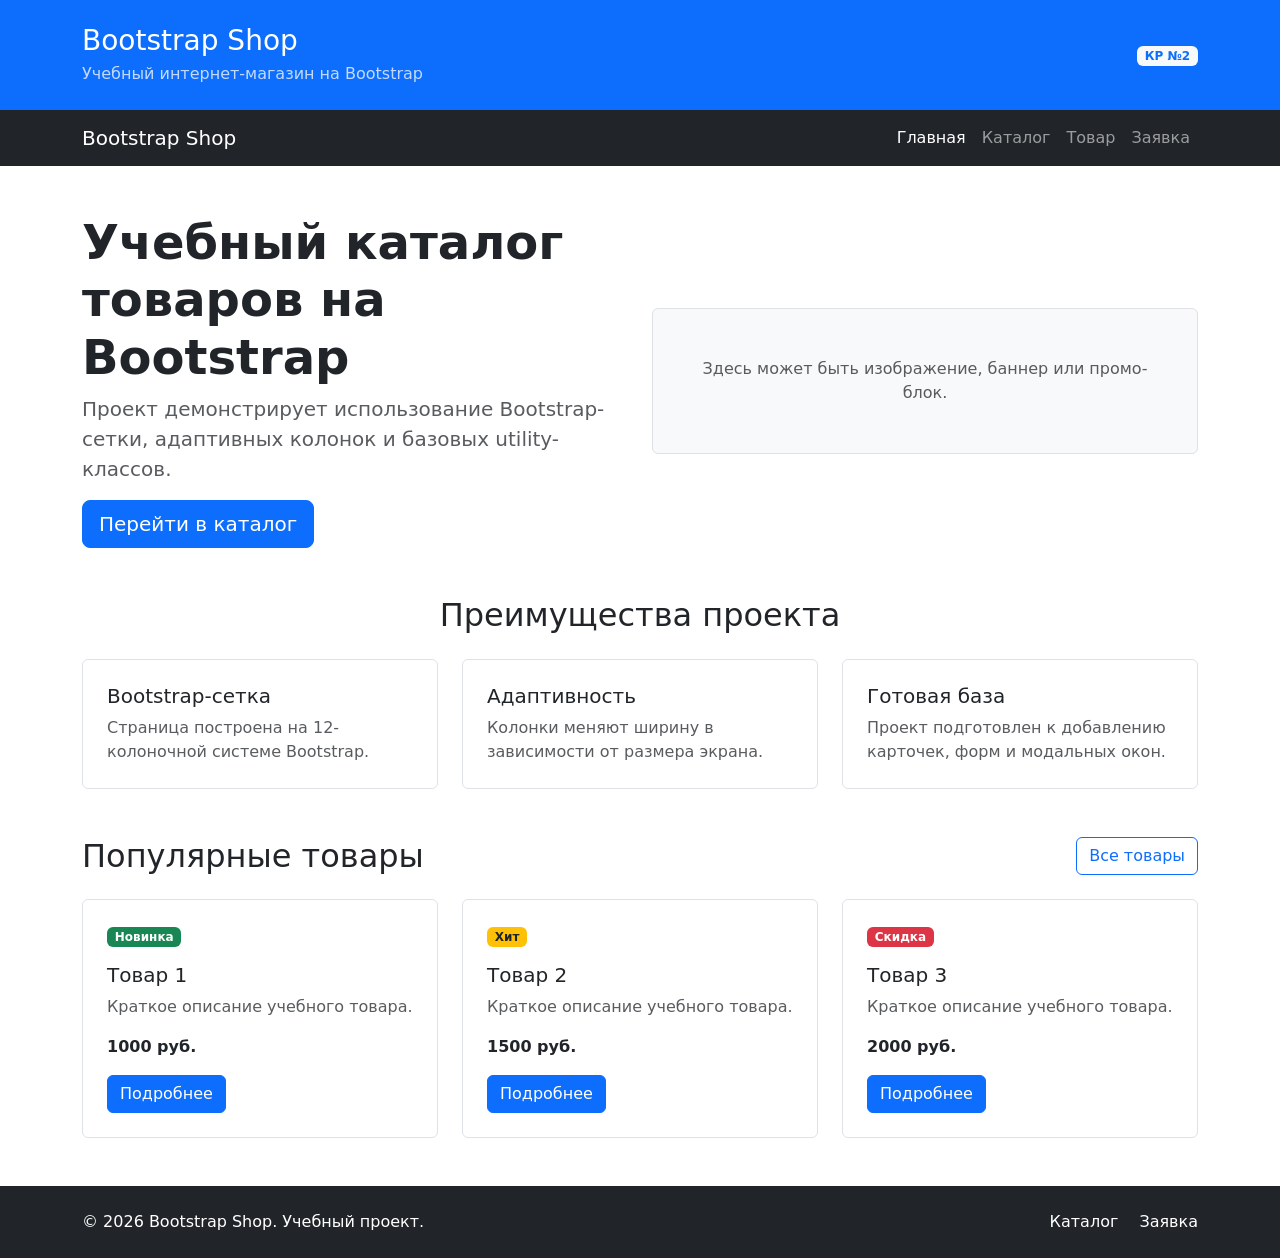
==== index.html @ 5e4dc736 "feat: create Bootstrap grid homepage" ====
<!DOCTYPE html>
<html lang="ru">
<head>
  <meta charset="UTF-8">
  <meta name="viewport" content="width=device-width, initial-scale=1.0">
  <title>Главная — Bootstrap Shop</title>

  <link
    href="https://cdn.jsdelivr.net/npm/bootstrap@5.3.3/dist/css/bootstrap.min.css"
    rel="stylesheet"
  >
  <link rel="stylesheet" href="css/custom.css">
</head>
<body>
  <header class="bg-primary text-white py-4">
  <div class="container">
    <div class="row align-items-center">
      <div class="col-12 col-md-8">
        <h1 class="h3 mb-1">Bootstrap Shop</h1>
        <p class="mb-0 opacity-75">
          Учебный интернет-магазин на Bootstrap
        </p>
      </div>

      <div class="col-12 col-md-4 text-md-end mt-3 mt-md-0">
        <span class="badge bg-light text-primary">
          КР №2
        </span>
      </div>
    </div>
  </div>
</header>

<nav class="navbar navbar-expand-lg navbar-dark bg-dark">
  <div class="container">
    <a class="navbar-brand" href="index.html">Bootstrap Shop</a>

    <button
      class="navbar-toggler"
      type="button"
      data-bs-toggle="collapse"
      data-bs-target="#mainNavbar"
      aria-controls="mainNavbar"
      aria-expanded="false"
      aria-label="Переключить навигацию"
    >
      <span class="navbar-toggler-icon"></span>
    </button>

    <div class="collapse navbar-collapse" id="mainNavbar">
      <ul class="navbar-nav ms-auto">
        <li class="nav-item">
          <a class="nav-link active" aria-current="page" href="index.html">
            Главная
          </a>
        </li>
        <li class="nav-item">
          <a class="nav-link" href="catalog.html">Каталог</a>
        </li>
        <li class="nav-item">
          <a class="nav-link" href="product.html">Товар</a>
        </li>
        <li class="nav-item">
          <a class="nav-link" href="order.html">Заявка</a>
        </li>
      </ul>
    </div>
  </div>
</nav>
<main>
  <section class="container my-5">
    <div class="row align-items-center g-4">
      <div class="col-12 col-lg-6">
        <h2 class="display-5 fw-bold">
          Учебный каталог товаров на Bootstrap
        </h2>
        <p class="lead text-muted">
          Проект демонстрирует использование Bootstrap-сетки,
          адаптивных колонок и базовых utility-классов.
        </p>
        <a class="btn btn-primary btn-lg" href="catalog.html">
          Перейти в каталог
        </a>
      </div>

      <div class="col-12 col-lg-6">
        <div class="p-5 bg-light border rounded text-center">
          <p class="mb-0 text-muted">
            Здесь может быть изображение, баннер или промо-блок.
          </p>
        </div>
      </div>
    </div>
  </section>

<section class="container my-5">
  <h2 class="text-center mb-4">Преимущества проекта</h2>

  <div class="row g-4">
    <div class="col-12 col-md-4">
      <div class="p-4 border rounded h-100 bg-white">
        <h3 class="h5">Bootstrap-сетка</h3>
        <p class="mb-0 text-muted">
          Страница построена на 12-колоночной системе Bootstrap.
        </p>
      </div>
    </div>

    <div class="col-12 col-md-4">
      <div class="p-4 border rounded h-100 bg-white">
        <h3 class="h5">Адаптивность</h3>
        <p class="mb-0 text-muted">
          Колонки меняют ширину в зависимости от размера экрана.
        </p>
      </div>
    </div>

    <div class="col-12 col-md-4">
      <div class="p-4 border rounded h-100 bg-white">
        <h3 class="h5">Готовая база</h3>
        <p class="mb-0 text-muted">
          Проект подготовлен к добавлению карточек, форм и модальных окон.
        </p>
      </div>
    </div>
  </div>
</section>

<section class="container my-5">
  <div class="d-flex justify-content-between align-items-center mb-4">
    <h2 class="mb-0">Популярные товары</h2>
    <a class="btn btn-outline-primary" href="catalog.html">
      Все товары
    </a>
  </div>

  <div class="row g-4">
    <div class="col-12 col-md-6 col-lg-4">
      <div class="border rounded h-100 p-4">
        <span class="badge bg-success mb-3">Новинка</span>
        <h3 class="h5">Товар 1</h3>
        <p class="text-muted">
          Краткое описание учебного товара.
        </p>
        <p class="fw-bold mb-3">1000 руб.</p>
        <a class="btn btn-primary" href="product.html">
          Подробнее
        </a>
      </div>
    </div>

    <div class="col-12 col-md-6 col-lg-4">
      <div class="border rounded h-100 p-4">
        <span class="badge bg-warning text-dark mb-3">Хит</span>
        <h3 class="h5">Товар 2</h3>
        <p class="text-muted">
          Краткое описание учебного товара.
        </p>
        <p class="fw-bold mb-3">1500 руб.</p>
        <a class="btn btn-primary" href="product.html">
          Подробнее
        </a>
      </div>
    </div>

    <div class="col-12 col-md-6 col-lg-4">
      <div class="border rounded h-100 p-4">
        <span class="badge bg-danger mb-3">Скидка</span>
        <h3 class="h5">Товар 3</h3>
        <p class="text-muted">
          Краткое описание учебного товара.
        </p>
        <p class="fw-bold mb-3">2000 руб.</p>
        <a class="btn btn-primary" href="product.html">
          Подробнее
        </a>
      </div>
    </div>
  </div>
</section>

</main>
<footer class="bg-dark text-white py-4 mt-5">
  <div class="container">
    <div class="row align-items-center g-3">
      <div class="col-12 col-md-6">
        <p class="mb-0">
          &copy; 2026 Bootstrap Shop. Учебный проект.
        </p>
      </div>

      <div class="col-12 col-md-6 text-md-end">
        <a class="text-white text-decoration-none me-3" href="catalog.html">
          Каталог
        </a>
        <a class="text-white text-decoration-none" href="order.html">
          Заявка
        </a>
      </div>
    </div>
  </div>
</footer>

</body>
</html>
---- css/custom.css ----
body {
  min-height: 100vh;
}

.placeholder-box {
  min-height: 240px;
}
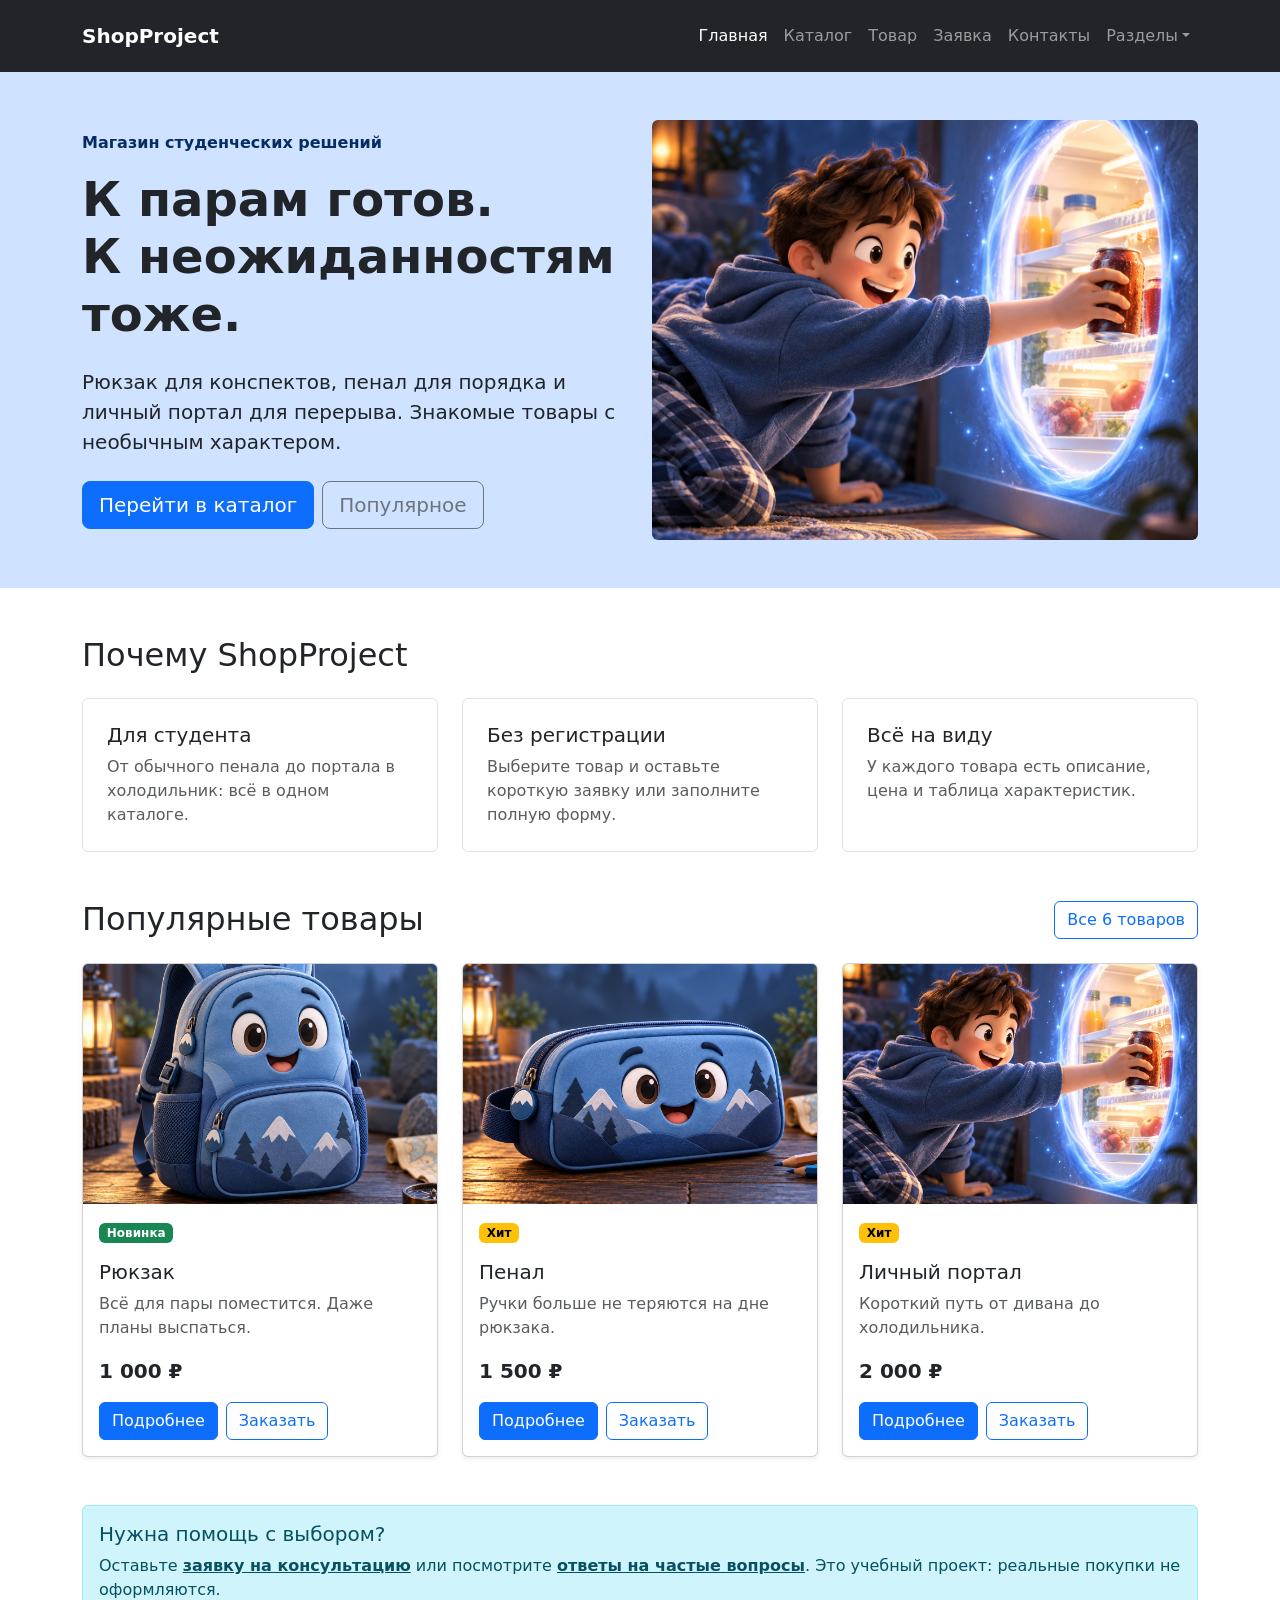
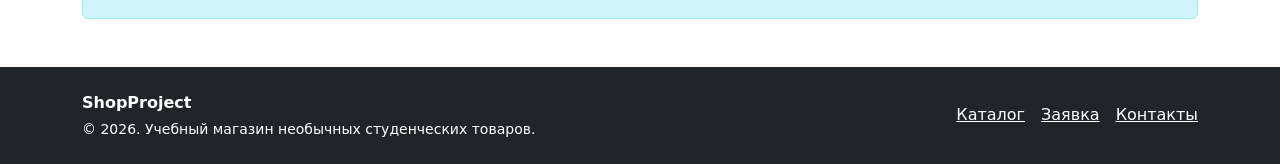
==== commit 0bea6bb7: "feat: complete Bootstrap shop pages and order flow" ====
--- a/index.html
+++ b/index.html
@@ -3,203 +3,46 @@
 <head>
   <meta charset="UTF-8">
   <meta name="viewport" content="width=device-width, initial-scale=1.0">
-  <title>Главная — Bootstrap Shop</title>
-
-  <link
-    href="https://cdn.jsdelivr.net/npm/bootstrap@5.3.3/dist/css/bootstrap.min.css"
-    rel="stylesheet"
-  >
+  <meta name="description" content="Учебный магазин ShopProject: рюкзаки, пеналы и необычные товары для студентов.">
+  <title>Главная — ShopProject</title>
+  <link rel="stylesheet" href="vendor/bootstrap/css/bootstrap.min.css">
   <link rel="stylesheet" href="css/custom.css">
+  <script src="vendor/bootstrap/js/bootstrap.bundle.min.js" defer></script>
+  <script src="js/products.js" defer></script>
+  <script src="js/main.js" defer></script>
 </head>
-<body>
-  <header class="bg-primary text-white py-4">
+<body class="d-flex flex-column min-vh-100">
+<a class="visually-hidden-focusable position-absolute top-0 start-0 bg-white p-3 z-3" href="#main">Перейти к содержимому</a>
+<header><nav class="navbar navbar-expand-lg bg-dark navbar-dark py-3" aria-label="Основная навигация">
   <div class="container">
-    <div class="row align-items-center">
-      <div class="col-12 col-md-8">
-        <h1 class="h3 mb-1">Bootstrap Shop</h1>
-        <p class="mb-0 opacity-75">
-          Учебный интернет-магазин на Bootstrap
-        </p>
-      </div>
-
-      <div class="col-12 col-md-4 text-md-end mt-3 mt-md-0">
-        <span class="badge bg-light text-primary">
-          КР №2
-        </span>
-      </div>
-    </div>
+    <a class="navbar-brand fw-bold" href="index.html">ShopProject</a>
+    <button class="navbar-toggler" type="button" data-bs-toggle="collapse" data-bs-target="#mainNavbar" aria-controls="mainNavbar" aria-expanded="false" aria-label="Открыть меню"><span class="navbar-toggler-icon"></span></button>
+    <div class="collapse navbar-collapse" id="mainNavbar"><ul class="navbar-nav ms-auto"><li class="nav-item"><a class="nav-link active" aria-current="page" href="index.html">Главная</a></li><li class="nav-item"><a class="nav-link"  href="catalog.html">Каталог</a></li><li class="nav-item"><a class="nav-link"  href="product.html">Товар</a></li><li class="nav-item"><a class="nav-link"  href="order.html">Заявка</a></li><li class="nav-item"><a class="nav-link"  href="contacts.html">Контакты</a></li>
+      <li class="nav-item dropdown"><button class="nav-link dropdown-toggle" type="button" data-bs-toggle="dropdown" aria-expanded="false">Разделы</button><ul class="dropdown-menu dropdown-menu-end"><li><a class="dropdown-item" href="index.html#advantages">Преимущества</a></li><li><a class="dropdown-item" href="index.html#popular">Популярные товары</a></li><li><a class="dropdown-item" href="contacts.html#faq">Частые вопросы</a></li></ul></li>
+    </ul></div>
   </div>
-</header>
-
-<nav class="navbar navbar-expand-lg navbar-dark bg-dark">
-  <div class="container">
-    <a class="navbar-brand" href="index.html">Bootstrap Shop</a>
-
-    <button
-      class="navbar-toggler"
-      type="button"
-      data-bs-toggle="collapse"
-      data-bs-target="#mainNavbar"
-      aria-controls="mainNavbar"
-      aria-expanded="false"
-      aria-label="Переключить навигацию"
-    >
-      <span class="navbar-toggler-icon"></span>
-    </button>
-
-    <div class="collapse navbar-collapse" id="mainNavbar">
-      <ul class="navbar-nav ms-auto">
-        <li class="nav-item">
-          <a class="nav-link active" aria-current="page" href="index.html">
-            Главная
-          </a>
-        </li>
-        <li class="nav-item">
-          <a class="nav-link" href="catalog.html">Каталог</a>
-        </li>
-        <li class="nav-item">
-          <a class="nav-link" href="product.html">Товар</a>
-        </li>
-        <li class="nav-item">
-          <a class="nav-link" href="order.html">Заявка</a>
-        </li>
-      </ul>
-    </div>
-  </div>
-</nav>
-<main>
-  <section class="container my-5">
-    <div class="row align-items-center g-4">
-      <div class="col-12 col-lg-6">
-        <h2 class="display-5 fw-bold">
-          Учебный каталог товаров на Bootstrap
-        </h2>
-        <p class="lead text-muted">
-          Проект демонстрирует использование Bootstrap-сетки,
-          адаптивных колонок и базовых utility-классов.
-        </p>
-        <a class="btn btn-primary btn-lg" href="catalog.html">
-          Перейти в каталог
-        </a>
-      </div>
-
-      <div class="col-12 col-lg-6">
-        <div class="p-5 bg-light border rounded text-center">
-          <p class="mb-0 text-muted">
-            Здесь может быть изображение, баннер или промо-блок.
-          </p>
-        </div>
-      </div>
-    </div>
-  </section>
-
-<section class="container my-5">
-  <h2 class="text-center mb-4">Преимущества проекта</h2>
-
-  <div class="row g-4">
-    <div class="col-12 col-md-4">
-      <div class="p-4 border rounded h-100 bg-white">
-        <h3 class="h5">Bootstrap-сетка</h3>
-        <p class="mb-0 text-muted">
-          Страница построена на 12-колоночной системе Bootstrap.
-        </p>
-      </div>
-    </div>
-
-    <div class="col-12 col-md-4">
-      <div class="p-4 border rounded h-100 bg-white">
-        <h3 class="h5">Адаптивность</h3>
-        <p class="mb-0 text-muted">
-          Колонки меняют ширину в зависимости от размера экрана.
-        </p>
-      </div>
-    </div>
-
-    <div class="col-12 col-md-4">
-      <div class="p-4 border rounded h-100 bg-white">
-        <h3 class="h5">Готовая база</h3>
-        <p class="mb-0 text-muted">
-          Проект подготовлен к добавлению карточек, форм и модальных окон.
-        </p>
-      </div>
-    </div>
-  </div>
-</section>
-
-<section class="container my-5">
-  <div class="d-flex justify-content-between align-items-center mb-4">
-    <h2 class="mb-0">Популярные товары</h2>
-    <a class="btn btn-outline-primary" href="catalog.html">
-      Все товары
-    </a>
-  </div>
-
-  <div class="row g-4">
-    <div class="col-12 col-md-6 col-lg-4">
-      <div class="border rounded h-100 p-4">
-        <span class="badge bg-success mb-3">Новинка</span>
-        <h3 class="h5">Товар 1</h3>
-        <p class="text-muted">
-          Краткое описание учебного товара.
-        </p>
-        <p class="fw-bold mb-3">1000 руб.</p>
-        <a class="btn btn-primary" href="product.html">
-          Подробнее
-        </a>
-      </div>
-    </div>
-
-    <div class="col-12 col-md-6 col-lg-4">
-      <div class="border rounded h-100 p-4">
-        <span class="badge bg-warning text-dark mb-3">Хит</span>
-        <h3 class="h5">Товар 2</h3>
-        <p class="text-muted">
-          Краткое описание учебного товара.
-        </p>
-        <p class="fw-bold mb-3">1500 руб.</p>
-        <a class="btn btn-primary" href="product.html">
-          Подробнее
-        </a>
-      </div>
-    </div>
-
-    <div class="col-12 col-md-6 col-lg-4">
-      <div class="border rounded h-100 p-4">
-        <span class="badge bg-danger mb-3">Скидка</span>
-        <h3 class="h5">Товар 3</h3>
-        <p class="text-muted">
-          Краткое описание учебного товара.
-        </p>
-        <p class="fw-bold mb-3">2000 руб.</p>
-        <a class="btn btn-primary" href="product.html">
-          Подробнее
-        </a>
-      </div>
-    </div>
-  </div>
-</section>
-
+</nav></header>
+<main id="main" class="flex-grow-1" tabindex="-1">
+ <div class="container"><div class="alert alert-success mt-4" id="success-message" role="status" tabindex="-1" hidden></div></div>
+ <section class="container-fluid bg-primary-subtle py-5"><div class="container"><div class="row align-items-center g-4"><div class="col-12 col-lg-6"><p class="text-primary-emphasis fw-semibold">Магазин студенческих решений</p><h1 class="display-5 fw-bold">К парам готов.<br>К неожиданностям тоже.</h1><p class="lead my-4">Рюкзак для конспектов, пенал для порядка и личный портал для перерыва. Знакомые товары с необычным характером.</p><div class="d-flex flex-wrap gap-2"><a class="btn btn-primary btn-lg" href="catalog.html">Перейти в каталог</a><a class="btn btn-outline-secondary btn-lg" href="#popular">Популярное</a></div></div><div class="col-12 col-lg-6"><img class="img-fluid rounded hero-image" src="images/portal.png" width="640" height="640" alt="Студент достаёт напиток из холодильника через синий портал" fetchpriority="high"></div></div></div></section>
+<section class="container my-5" id="advantages"><h2 class="mb-4">Почему ShopProject</h2><div class="row g-4"><div class="col-12 col-md-4"><div class="border rounded p-4 h-100"><h3 class="h5">Для студента</h3><p class="text-body-secondary mb-0">От обычного пенала до портала в холодильник: всё в одном каталоге.</p></div></div><div class="col-12 col-md-4"><div class="border rounded p-4 h-100"><h3 class="h5">Без регистрации</h3><p class="text-body-secondary mb-0">Выберите товар и оставьте короткую заявку или заполните полную форму.</p></div></div><div class="col-12 col-md-4"><div class="border rounded p-4 h-100"><h3 class="h5">Всё на виду</h3><p class="text-body-secondary mb-0">У каждого товара есть описание, цена и таблица характеристик.</p></div></div></div></section>
+<section class="container my-5" id="popular"><div class="d-flex flex-wrap justify-content-between align-items-center gap-3 mb-4"><h2 class="mb-0">Популярные товары</h2><a class="btn btn-outline-primary" href="catalog.html">Все 6 товаров</a></div><div class="row g-4"><div class="col-12 col-md-6 col-lg-4" data-catalog-item data-name="рюкзак" data-category="everyday" data-price="1000"><article class="card h-100 shadow-sm ">
+ <img class="card-img-top product-image" src="images/backpack.png" width="640" height="640" alt="Студенческий рюкзак" loading="lazy">
+ <div class="card-body d-flex flex-column"><div class="mb-3"><span class="badge text-bg-success">Новинка</span></div><h3 class="card-title h5">Рюкзак</h3><p class="card-text text-body-secondary">Всё для пары поместится. Даже планы выспаться.</p><p class="fw-bold fs-5 mt-auto">1 000 ₽</p><div class="d-flex flex-wrap gap-2"><a class="btn btn-primary" href="product.html?product=backpack">Подробнее</a><button class="btn btn-outline-primary" type="button" data-bs-toggle="modal" data-bs-target="#orderModal" data-product="backpack">Заказать</button></div></div></article></div><div class="col-12 col-md-6 col-lg-4" data-catalog-item data-name="пенал" data-category="everyday" data-price="1500"><article class="card h-100 shadow-sm ">
+ <img class="card-img-top product-image" src="images/pencil-case.png" width="640" height="640" alt="Пенал для письменных принадлежностей" loading="lazy">
+ <div class="card-body d-flex flex-column"><div class="mb-3"><span class="badge text-bg-warning">Хит</span></div><h3 class="card-title h5">Пенал</h3><p class="card-text text-body-secondary">Ручки больше не теряются на дне рюкзака.</p><p class="fw-bold fs-5 mt-auto">1 500 ₽</p><div class="d-flex flex-wrap gap-2"><a class="btn btn-primary" href="product.html?product=pencil-case">Подробнее</a><button class="btn btn-outline-primary" type="button" data-bs-toggle="modal" data-bs-target="#orderModal" data-product="pencil-case">Заказать</button></div></div></article></div><div class="col-12 col-md-6 col-lg-4" data-catalog-item data-name="личный портал" data-category="unusual" data-price="2000"><article class="card h-100 shadow-sm ">
+ <img class="card-img-top product-image" src="images/portal.png" width="640" height="640" alt="Студент достаёт напиток из холодильника через синий портал" loading="lazy">
+ <div class="card-body d-flex flex-column"><div class="mb-3"><span class="badge text-bg-warning">Хит</span></div><h3 class="card-title h5">Личный портал</h3><p class="card-text text-body-secondary">Короткий путь от дивана до холодильника.</p><p class="fw-bold fs-5 mt-auto">2 000 ₽</p><div class="d-flex flex-wrap gap-2"><a class="btn btn-primary" href="product.html?product=portal">Подробнее</a><button class="btn btn-outline-primary" type="button" data-bs-toggle="modal" data-bs-target="#orderModal" data-product="portal">Заказать</button></div></div></article></div></div></section>
+<aside class="container"><div class="alert alert-info mb-0" role="alert"><h2 class="h5">Нужна помощь с выбором?</h2><p class="mb-0">Оставьте <a class="alert-link" href="order.html">заявку на консультацию</a> или посмотрите <a class="alert-link" href="contacts.html#faq">ответы на частые вопросы</a>. Это учебный проект: реальные покупки не оформляются.</p></div></aside>
 </main>
-<footer class="bg-dark text-white py-4 mt-5">
-  <div class="container">
-    <div class="row align-items-center g-3">
-      <div class="col-12 col-md-6">
-        <p class="mb-0">
-          &copy; 2026 Bootstrap Shop. Учебный проект.
-        </p>
-      </div>
-
-      <div class="col-12 col-md-6 text-md-end">
-        <a class="text-white text-decoration-none me-3" href="catalog.html">
-          Каталог
-        </a>
-        <a class="text-white text-decoration-none" href="order.html">
-          Заявка
-        </a>
-      </div>
-    </div>
-  </div>
-</footer>
-
+<footer class="bg-dark text-white py-4 mt-5"><div class="container"><div class="row g-3 align-items-center"><div class="col-12 col-md-7"><p class="fw-bold mb-1">ShopProject</p><p class="small mb-0">© 2026. Учебный магазин необычных студенческих товаров.</p></div><div class="col-12 col-md-5 text-md-end"><a class="text-white me-3" href="catalog.html">Каталог</a><a class="text-white me-3" href="order.html">Заявка</a><a class="text-white" href="contacts.html">Контакты</a></div></div></div></footer>
+<div class="modal fade" id="orderModal" tabindex="-1" aria-labelledby="orderModalLabel" aria-hidden="true"><div class="modal-dialog modal-dialog-centered modal-dialog-scrollable"><div class="modal-content"><div class="modal-header"><h2 class="modal-title fs-5" id="orderModalLabel">Быстрая заявка</h2><button class="btn-close" type="button" data-bs-dismiss="modal" aria-label="Закрыть"></button></div><div class="modal-body"><p class="text-body-secondary">Учебная форма: данные никуда не отправляются.</p><form id="quick-form" class="demo-form" data-kind="order">
+ <p class="small text-body-secondary">Поля со звёздочкой обязательны.</p><div class="row g-3">
+ <div class="col-12"><label class="form-label" for="quick-product">Товар *</label><select class="form-select" id="quick-product" name="product" required><option value="">Выберите товар</option><option value="backpack">Рюкзак — 1 000 ₽</option><option value="pencil-case">Пенал — 1 500 ₽</option><option value="portal">Личный портал — 2 000 ₽</option><option value="personal-bench">Личная лавочка — 2 100 ₽</option><option value="aluminum-cap">Защита от внешних воздействий — 2 000 ₽</option><option value="leave">Побег с пар — 500 000 ₽</option></select></div><div class="col-12 col-md-6"><label class="form-label" for="quick-name">Имя *</label><input class="form-control" id="quick-name" name="name" type="text" autocomplete="name" minlength="2" maxlength="80" required></div>
+ <div class="col-12 col-md-6"><label class="form-label" for="quick-phone">Телефон *</label><div class="input-group"><span class="input-group-text" id="quick-prefix">+7</span><input class="form-control" id="quick-phone" name="phone" type="tel" inputmode="numeric" autocomplete="tel-national" pattern="[0-9]{10}" maxlength="10" placeholder="9000000000" aria-describedby="quick-prefix quick-phone-help" required></div><div class="form-text" id="quick-phone-help">10 цифр без +7, пробелов и скобок.</div></div>
+ <div class="col-12"><div class="form-check"><input class="form-check-input" id="quick-agree" name="agreement" type="checkbox" required><label class="form-check-label" for="quick-agree">Я согласен на обработку данных *</label></div></div>
+ <div class="col-12 d-flex flex-wrap gap-2"><button class="btn btn-primary" type="submit">Отправить заявку</button><button class="btn btn-outline-secondary" type="button" data-bs-dismiss="modal">Закрыть</button></div></div>
+ </form></div></div></div></div>
+<noscript><p class="container alert alert-warning my-3">Для фильтров, выбора товара, меню и отправки учебной заявки включите JavaScript.</p></noscript>
 </body>
 </html>
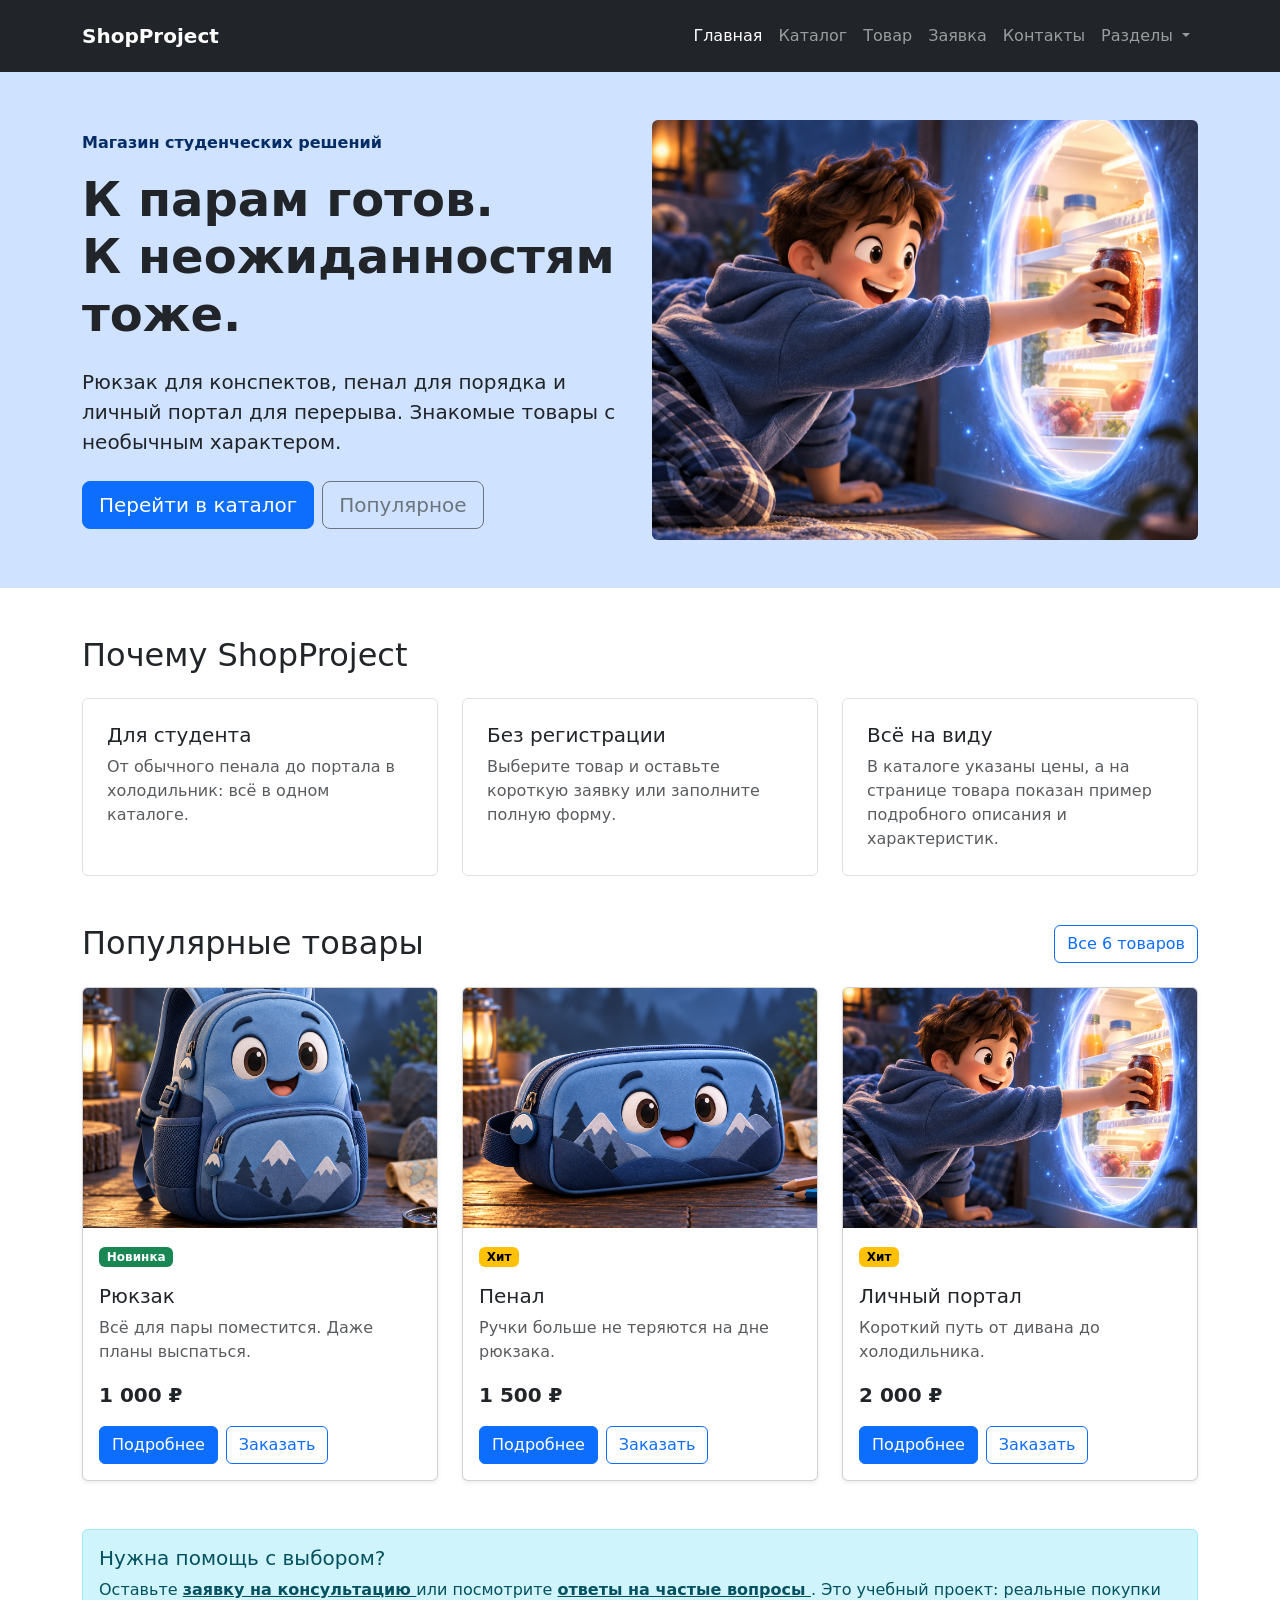
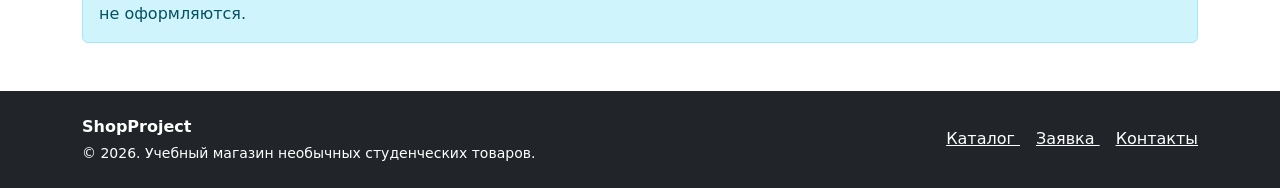
==== commit 797c6aab: "fix: use static product page and basic forms as in KR1" ====
--- a/index.html
+++ b/index.html
@@ -1,48 +1,394 @@
 <!DOCTYPE html>
 <html lang="ru">
-<head>
-  <meta charset="UTF-8">
-  <meta name="viewport" content="width=device-width, initial-scale=1.0">
-  <meta name="description" content="Учебный магазин ShopProject: рюкзаки, пеналы и необычные товары для студентов.">
-  <title>Главная — ShopProject</title>
-  <link rel="stylesheet" href="vendor/bootstrap/css/bootstrap.min.css">
-  <link rel="stylesheet" href="css/custom.css">
-  <script src="vendor/bootstrap/js/bootstrap.bundle.min.js" defer></script>
-  <script src="js/products.js" defer></script>
-  <script src="js/main.js" defer></script>
-</head>
-<body class="d-flex flex-column min-vh-100">
-<a class="visually-hidden-focusable position-absolute top-0 start-0 bg-white p-3 z-3" href="#main">Перейти к содержимому</a>
-<header><nav class="navbar navbar-expand-lg bg-dark navbar-dark py-3" aria-label="Основная навигация">
-  <div class="container">
-    <a class="navbar-brand fw-bold" href="index.html">ShopProject</a>
-    <button class="navbar-toggler" type="button" data-bs-toggle="collapse" data-bs-target="#mainNavbar" aria-controls="mainNavbar" aria-expanded="false" aria-label="Открыть меню"><span class="navbar-toggler-icon"></span></button>
-    <div class="collapse navbar-collapse" id="mainNavbar"><ul class="navbar-nav ms-auto"><li class="nav-item"><a class="nav-link active" aria-current="page" href="index.html">Главная</a></li><li class="nav-item"><a class="nav-link"  href="catalog.html">Каталог</a></li><li class="nav-item"><a class="nav-link"  href="product.html">Товар</a></li><li class="nav-item"><a class="nav-link"  href="order.html">Заявка</a></li><li class="nav-item"><a class="nav-link"  href="contacts.html">Контакты</a></li>
-      <li class="nav-item dropdown"><button class="nav-link dropdown-toggle" type="button" data-bs-toggle="dropdown" aria-expanded="false">Разделы</button><ul class="dropdown-menu dropdown-menu-end"><li><a class="dropdown-item" href="index.html#advantages">Преимущества</a></li><li><a class="dropdown-item" href="index.html#popular">Популярные товары</a></li><li><a class="dropdown-item" href="contacts.html#faq">Частые вопросы</a></li></ul></li>
-    </ul></div>
+ <head>
+  <meta charset="utf-8"/>
+  <meta content="width=device-width, initial-scale=1.0" name="viewport"/>
+  <meta content="Учебный магазин ShopProject: рюкзаки, пеналы и необычные товары для студентов." name="description"/>
+  <title>
+   Главная — ShopProject
+  </title>
+  <link href="vendor/bootstrap/css/bootstrap.min.css" rel="stylesheet"/>
+  <link href="css/custom.css" rel="stylesheet"/>
+  <script defer="" src="vendor/bootstrap/js/bootstrap.bundle.min.js">
+  </script>
+  <script defer="" src="js/main.js">
+  </script>
+ </head>
+ <body class="d-flex flex-column min-vh-100">
+  <a class="visually-hidden-focusable position-absolute top-0 start-0 bg-white p-3 z-3" href="#main">
+   Перейти к содержимому
+  </a>
+  <header>
+   <nav aria-label="Основная навигация" class="navbar navbar-expand-lg bg-dark navbar-dark py-3">
+    <div class="container">
+     <a class="navbar-brand fw-bold" href="index.html">
+      ShopProject
+     </a>
+     <button aria-controls="mainNavbar" aria-expanded="false" aria-label="Открыть меню" class="navbar-toggler" data-bs-target="#mainNavbar" data-bs-toggle="collapse" type="button">
+      <span class="navbar-toggler-icon">
+      </span>
+     </button>
+     <div class="collapse navbar-collapse" id="mainNavbar">
+      <ul class="navbar-nav ms-auto">
+       <li class="nav-item">
+        <a aria-current="page" class="nav-link active" href="index.html">
+         Главная
+        </a>
+       </li>
+       <li class="nav-item">
+        <a class="nav-link" href="catalog.html">
+         Каталог
+        </a>
+       </li>
+       <li class="nav-item">
+        <a class="nav-link" href="product.html">
+         Товар
+        </a>
+       </li>
+       <li class="nav-item">
+        <a class="nav-link" href="order.html">
+         Заявка
+        </a>
+       </li>
+       <li class="nav-item">
+        <a class="nav-link" href="contacts.html">
+         Контакты
+        </a>
+       </li>
+       <li class="nav-item dropdown">
+        <button aria-expanded="false" class="nav-link dropdown-toggle" data-bs-toggle="dropdown" type="button">
+         Разделы
+        </button>
+        <ul class="dropdown-menu dropdown-menu-end">
+         <li>
+          <a class="dropdown-item" href="index.html#advantages">
+           Преимущества
+          </a>
+         </li>
+         <li>
+          <a class="dropdown-item" href="index.html#popular">
+           Популярные товары
+          </a>
+         </li>
+         <li>
+          <a class="dropdown-item" href="contacts.html#faq">
+           Частые вопросы
+          </a>
+         </li>
+        </ul>
+       </li>
+      </ul>
+     </div>
+    </div>
+   </nav>
+  </header>
+  <main class="flex-grow-1" id="main" tabindex="-1">
+   <section class="container-fluid bg-primary-subtle py-5">
+    <div class="container">
+     <div class="row align-items-center g-4">
+      <div class="col-12 col-lg-6">
+       <p class="text-primary-emphasis fw-semibold">
+        Магазин студенческих решений
+       </p>
+       <h1 class="display-5 fw-bold">
+        К парам готов.
+        <br/>
+        К неожиданностям тоже.
+       </h1>
+       <p class="lead my-4">
+        Рюкзак для конспектов, пенал для порядка и личный портал для перерыва. Знакомые товары с необычным характером.
+       </p>
+       <div class="d-flex flex-wrap gap-2">
+        <a class="btn btn-primary btn-lg" href="catalog.html">
+         Перейти в каталог
+        </a>
+        <a class="btn btn-outline-secondary btn-lg" href="#popular">
+         Популярное
+        </a>
+       </div>
+      </div>
+      <div class="col-12 col-lg-6">
+       <img alt="Студент достаёт напиток из холодильника через синий портал" class="img-fluid rounded hero-image" fetchpriority="high" height="640" src="images/portal.png" width="640"/>
+      </div>
+     </div>
+    </div>
+   </section>
+   <section class="container my-5" id="advantages">
+    <h2 class="mb-4">
+     Почему ShopProject
+    </h2>
+    <div class="row g-4">
+     <div class="col-12 col-md-4">
+      <div class="border rounded p-4 h-100">
+       <h3 class="h5">
+        Для студента
+       </h3>
+       <p class="text-body-secondary mb-0">
+        От обычного пенала до портала в холодильник: всё в одном каталоге.
+       </p>
+      </div>
+     </div>
+     <div class="col-12 col-md-4">
+      <div class="border rounded p-4 h-100">
+       <h3 class="h5">
+        Без регистрации
+       </h3>
+       <p class="text-body-secondary mb-0">
+        Выберите товар и оставьте короткую заявку или заполните полную форму.
+       </p>
+      </div>
+     </div>
+     <div class="col-12 col-md-4">
+      <div class="border rounded p-4 h-100">
+       <h3 class="h5">
+        Всё на виду
+       </h3>
+       <p class="text-body-secondary mb-0">
+        В каталоге указаны цены, а на странице товара показан пример подробного описания и характеристик.
+       </p>
+      </div>
+     </div>
+    </div>
+   </section>
+   <section class="container my-5" id="popular">
+    <div class="d-flex flex-wrap justify-content-between align-items-center gap-3 mb-4">
+     <h2 class="mb-0">
+      Популярные товары
+     </h2>
+     <a class="btn btn-outline-primary" href="catalog.html">
+      Все 6 товаров
+     </a>
+    </div>
+    <div class="row g-4">
+     <div class="col-12 col-md-6 col-lg-4">
+      <article class="card h-100 shadow-sm">
+       <img alt="Студенческий рюкзак" class="card-img-top product-image" height="640" loading="lazy" src="images/backpack.png" width="640"/>
+       <div class="card-body d-flex flex-column">
+        <div class="mb-3">
+         <span class="badge text-bg-success">
+          Новинка
+         </span>
+        </div>
+        <h3 class="card-title h5">
+         Рюкзак
+        </h3>
+        <p class="card-text text-body-secondary">
+         Всё для пары поместится. Даже планы выспаться.
+        </p>
+        <p class="fw-bold fs-5 mt-auto">
+         1 000 ₽
+        </p>
+        <div class="d-flex flex-wrap gap-2">
+         <a class="btn btn-primary" href="product.html">
+          Подробнее
+         </a>
+         <button class="btn btn-outline-primary" data-bs-target="#orderModal" data-bs-toggle="modal" type="button">
+          Заказать
+         </button>
+        </div>
+       </div>
+      </article>
+     </div>
+     <div class="col-12 col-md-6 col-lg-4">
+      <article class="card h-100 shadow-sm">
+       <img alt="Пенал для письменных принадлежностей" class="card-img-top product-image" height="640" loading="lazy" src="images/pencil-case.png" width="640"/>
+       <div class="card-body d-flex flex-column">
+        <div class="mb-3">
+         <span class="badge text-bg-warning">
+          Хит
+         </span>
+        </div>
+        <h3 class="card-title h5">
+         Пенал
+        </h3>
+        <p class="card-text text-body-secondary">
+         Ручки больше не теряются на дне рюкзака.
+        </p>
+        <p class="fw-bold fs-5 mt-auto">
+         1 500 ₽
+        </p>
+        <div class="d-flex flex-wrap gap-2">
+         <a class="btn btn-primary" href="product.html">
+          Подробнее
+         </a>
+         <button class="btn btn-outline-primary" data-bs-target="#orderModal" data-bs-toggle="modal" type="button">
+          Заказать
+         </button>
+        </div>
+       </div>
+      </article>
+     </div>
+     <div class="col-12 col-md-6 col-lg-4">
+      <article class="card h-100 shadow-sm">
+       <img alt="Студент достаёт напиток из холодильника через синий портал" class="card-img-top product-image" height="640" loading="lazy" src="images/portal.png" width="640"/>
+       <div class="card-body d-flex flex-column">
+        <div class="mb-3">
+         <span class="badge text-bg-warning">
+          Хит
+         </span>
+        </div>
+        <h3 class="card-title h5">
+         Личный портал
+        </h3>
+        <p class="card-text text-body-secondary">
+         Короткий путь от дивана до холодильника.
+        </p>
+        <p class="fw-bold fs-5 mt-auto">
+         2 000 ₽
+        </p>
+        <div class="d-flex flex-wrap gap-2">
+         <a class="btn btn-primary" href="product.html">
+          Подробнее
+         </a>
+         <button class="btn btn-outline-primary" data-bs-target="#orderModal" data-bs-toggle="modal" type="button">
+          Заказать
+         </button>
+        </div>
+       </div>
+      </article>
+     </div>
+    </div>
+   </section>
+   <aside class="container">
+    <div class="alert alert-info mb-0" role="alert">
+     <h2 class="h5">
+      Нужна помощь с выбором?
+     </h2>
+     <p class="mb-0">
+      Оставьте
+      <a class="alert-link" href="order.html">
+       заявку на консультацию
+      </a>
+      или посмотрите
+      <a class="alert-link" href="contacts.html#faq">
+       ответы на частые вопросы
+      </a>
+      . Это учебный проект: реальные покупки не оформляются.
+     </p>
+    </div>
+   </aside>
+  </main>
+  <footer class="bg-dark text-white py-4 mt-5">
+   <div class="container">
+    <div class="row g-3 align-items-center">
+     <div class="col-12 col-md-7">
+      <p class="fw-bold mb-1">
+       ShopProject
+      </p>
+      <p class="small mb-0">
+       © 2026. Учебный магазин необычных студенческих товаров.
+      </p>
+     </div>
+     <div class="col-12 col-md-5 text-md-end">
+      <a class="text-white me-3" href="catalog.html">
+       Каталог
+      </a>
+      <a class="text-white me-3" href="order.html">
+       Заявка
+      </a>
+      <a class="text-white" href="contacts.html">
+       Контакты
+      </a>
+     </div>
+    </div>
+   </div>
+  </footer>
+  <div aria-hidden="true" aria-labelledby="orderModalLabel" class="modal fade" id="orderModal" tabindex="-1">
+   <div class="modal-dialog modal-dialog-centered modal-dialog-scrollable">
+    <div class="modal-content">
+     <div class="modal-header">
+      <h2 class="modal-title fs-5" id="orderModalLabel">
+       Быстрая заявка
+      </h2>
+      <button aria-label="Закрыть" class="btn-close" data-bs-dismiss="modal" type="button">
+      </button>
+     </div>
+     <div class="modal-body">
+      <p class="text-body-secondary">
+       Учебная форма: данные никуда не отправляются.
+      </p>
+      <form class="demo-form" id="quick-form">
+       <p class="small text-body-secondary">
+        Поля со звёздочкой обязательны.
+       </p>
+       <div class="row g-3">
+        <div class="col-12">
+         <label class="form-label" for="quick-product">
+          Товар *
+         </label>
+         <select class="form-select" id="quick-product" name="product" required="">
+          <option value="">
+           Выберите товар
+          </option>
+          <option value="backpack">
+           Рюкзак — 1 000 ₽
+          </option>
+          <option value="pencil-case">
+           Пенал — 1 500 ₽
+          </option>
+          <option value="portal">
+           Личный портал — 2 000 ₽
+          </option>
+          <option value="personal-bench">
+           Личная лавочка — 2 100 ₽
+          </option>
+          <option value="aluminum-cap">
+           Защита от внешних воздействий — 2 000 ₽
+          </option>
+          <option value="leave">
+           Побег с пар — 500 000 ₽
+          </option>
+         </select>
+        </div>
+        <div class="col-12 col-md-6">
+         <label class="form-label" for="quick-name">
+          Имя *
+         </label>
+         <input autocomplete="name" class="form-control" id="quick-name" maxlength="80" minlength="2" name="name" required="" type="text"/>
+        </div>
+        <div class="col-12 col-md-6">
+         <label class="form-label" for="quick-phone">
+          Телефон *
+         </label>
+         <div class="input-group">
+          <span class="input-group-text" id="quick-prefix">
+           +7
+          </span>
+          <input aria-describedby="quick-prefix quick-phone-help" autocomplete="tel-national" class="form-control" id="quick-phone" inputmode="numeric" maxlength="10" name="phone" pattern="[0-9]{10}" placeholder="9000000000" required="" type="tel"/>
+         </div>
+         <div class="form-text" id="quick-phone-help">
+          10 цифр без +7, пробелов и скобок.
+         </div>
+        </div>
+        <div class="col-12">
+         <div class="form-check">
+          <input class="form-check-input" id="quick-agree" name="agreement" required="" type="checkbox"/>
+          <label class="form-check-label" for="quick-agree">
+           Я согласен на обработку данных *
+          </label>
+         </div>
+        </div>
+        <div class="col-12 d-flex flex-wrap gap-2">
+         <button class="btn btn-primary" type="submit">
+          Отправить заявку
+         </button>
+         <button class="btn btn-outline-secondary" data-bs-dismiss="modal" type="button">
+          Закрыть
+         </button>
+        </div>
+       </div>
+       <p class="alert alert-success mt-3 mb-0" hidden="" role="status" tabindex="-1">
+        Форма успешно заполнена! Это учебный проект: данные никуда не отправляются.
+       </p>
+      </form>
+     </div>
+    </div>
+   </div>
   </div>
-</nav></header>
-<main id="main" class="flex-grow-1" tabindex="-1">
- <div class="container"><div class="alert alert-success mt-4" id="success-message" role="status" tabindex="-1" hidden></div></div>
- <section class="container-fluid bg-primary-subtle py-5"><div class="container"><div class="row align-items-center g-4"><div class="col-12 col-lg-6"><p class="text-primary-emphasis fw-semibold">Магазин студенческих решений</p><h1 class="display-5 fw-bold">К парам готов.<br>К неожиданностям тоже.</h1><p class="lead my-4">Рюкзак для конспектов, пенал для порядка и личный портал для перерыва. Знакомые товары с необычным характером.</p><div class="d-flex flex-wrap gap-2"><a class="btn btn-primary btn-lg" href="catalog.html">Перейти в каталог</a><a class="btn btn-outline-secondary btn-lg" href="#popular">Популярное</a></div></div><div class="col-12 col-lg-6"><img class="img-fluid rounded hero-image" src="images/portal.png" width="640" height="640" alt="Студент достаёт напиток из холодильника через синий портал" fetchpriority="high"></div></div></div></section>
-<section class="container my-5" id="advantages"><h2 class="mb-4">Почему ShopProject</h2><div class="row g-4"><div class="col-12 col-md-4"><div class="border rounded p-4 h-100"><h3 class="h5">Для студента</h3><p class="text-body-secondary mb-0">От обычного пенала до портала в холодильник: всё в одном каталоге.</p></div></div><div class="col-12 col-md-4"><div class="border rounded p-4 h-100"><h3 class="h5">Без регистрации</h3><p class="text-body-secondary mb-0">Выберите товар и оставьте короткую заявку или заполните полную форму.</p></div></div><div class="col-12 col-md-4"><div class="border rounded p-4 h-100"><h3 class="h5">Всё на виду</h3><p class="text-body-secondary mb-0">У каждого товара есть описание, цена и таблица характеристик.</p></div></div></div></section>
-<section class="container my-5" id="popular"><div class="d-flex flex-wrap justify-content-between align-items-center gap-3 mb-4"><h2 class="mb-0">Популярные товары</h2><a class="btn btn-outline-primary" href="catalog.html">Все 6 товаров</a></div><div class="row g-4"><div class="col-12 col-md-6 col-lg-4" data-catalog-item data-name="рюкзак" data-category="everyday" data-price="1000"><article class="card h-100 shadow-sm ">
- <img class="card-img-top product-image" src="images/backpack.png" width="640" height="640" alt="Студенческий рюкзак" loading="lazy">
- <div class="card-body d-flex flex-column"><div class="mb-3"><span class="badge text-bg-success">Новинка</span></div><h3 class="card-title h5">Рюкзак</h3><p class="card-text text-body-secondary">Всё для пары поместится. Даже планы выспаться.</p><p class="fw-bold fs-5 mt-auto">1 000 ₽</p><div class="d-flex flex-wrap gap-2"><a class="btn btn-primary" href="product.html?product=backpack">Подробнее</a><button class="btn btn-outline-primary" type="button" data-bs-toggle="modal" data-bs-target="#orderModal" data-product="backpack">Заказать</button></div></div></article></div><div class="col-12 col-md-6 col-lg-4" data-catalog-item data-name="пенал" data-category="everyday" data-price="1500"><article class="card h-100 shadow-sm ">
- <img class="card-img-top product-image" src="images/pencil-case.png" width="640" height="640" alt="Пенал для письменных принадлежностей" loading="lazy">
- <div class="card-body d-flex flex-column"><div class="mb-3"><span class="badge text-bg-warning">Хит</span></div><h3 class="card-title h5">Пенал</h3><p class="card-text text-body-secondary">Ручки больше не теряются на дне рюкзака.</p><p class="fw-bold fs-5 mt-auto">1 500 ₽</p><div class="d-flex flex-wrap gap-2"><a class="btn btn-primary" href="product.html?product=pencil-case">Подробнее</a><button class="btn btn-outline-primary" type="button" data-bs-toggle="modal" data-bs-target="#orderModal" data-product="pencil-case">Заказать</button></div></div></article></div><div class="col-12 col-md-6 col-lg-4" data-catalog-item data-name="личный портал" data-category="unusual" data-price="2000"><article class="card h-100 shadow-sm ">
- <img class="card-img-top product-image" src="images/portal.png" width="640" height="640" alt="Студент достаёт напиток из холодильника через синий портал" loading="lazy">
- <div class="card-body d-flex flex-column"><div class="mb-3"><span class="badge text-bg-warning">Хит</span></div><h3 class="card-title h5">Личный портал</h3><p class="card-text text-body-secondary">Короткий путь от дивана до холодильника.</p><p class="fw-bold fs-5 mt-auto">2 000 ₽</p><div class="d-flex flex-wrap gap-2"><a class="btn btn-primary" href="product.html?product=portal">Подробнее</a><button class="btn btn-outline-primary" type="button" data-bs-toggle="modal" data-bs-target="#orderModal" data-product="portal">Заказать</button></div></div></article></div></div></section>
-<aside class="container"><div class="alert alert-info mb-0" role="alert"><h2 class="h5">Нужна помощь с выбором?</h2><p class="mb-0">Оставьте <a class="alert-link" href="order.html">заявку на консультацию</a> или посмотрите <a class="alert-link" href="contacts.html#faq">ответы на частые вопросы</a>. Это учебный проект: реальные покупки не оформляются.</p></div></aside>
-</main>
-<footer class="bg-dark text-white py-4 mt-5"><div class="container"><div class="row g-3 align-items-center"><div class="col-12 col-md-7"><p class="fw-bold mb-1">ShopProject</p><p class="small mb-0">© 2026. Учебный магазин необычных студенческих товаров.</p></div><div class="col-12 col-md-5 text-md-end"><a class="text-white me-3" href="catalog.html">Каталог</a><a class="text-white me-3" href="order.html">Заявка</a><a class="text-white" href="contacts.html">Контакты</a></div></div></div></footer>
-<div class="modal fade" id="orderModal" tabindex="-1" aria-labelledby="orderModalLabel" aria-hidden="true"><div class="modal-dialog modal-dialog-centered modal-dialog-scrollable"><div class="modal-content"><div class="modal-header"><h2 class="modal-title fs-5" id="orderModalLabel">Быстрая заявка</h2><button class="btn-close" type="button" data-bs-dismiss="modal" aria-label="Закрыть"></button></div><div class="modal-body"><p class="text-body-secondary">Учебная форма: данные никуда не отправляются.</p><form id="quick-form" class="demo-form" data-kind="order">
- <p class="small text-body-secondary">Поля со звёздочкой обязательны.</p><div class="row g-3">
- <div class="col-12"><label class="form-label" for="quick-product">Товар *</label><select class="form-select" id="quick-product" name="product" required><option value="">Выберите товар</option><option value="backpack">Рюкзак — 1 000 ₽</option><option value="pencil-case">Пенал — 1 500 ₽</option><option value="portal">Личный портал — 2 000 ₽</option><option value="personal-bench">Личная лавочка — 2 100 ₽</option><option value="aluminum-cap">Защита от внешних воздействий — 2 000 ₽</option><option value="leave">Побег с пар — 500 000 ₽</option></select></div><div class="col-12 col-md-6"><label class="form-label" for="quick-name">Имя *</label><input class="form-control" id="quick-name" name="name" type="text" autocomplete="name" minlength="2" maxlength="80" required></div>
- <div class="col-12 col-md-6"><label class="form-label" for="quick-phone">Телефон *</label><div class="input-group"><span class="input-group-text" id="quick-prefix">+7</span><input class="form-control" id="quick-phone" name="phone" type="tel" inputmode="numeric" autocomplete="tel-national" pattern="[0-9]{10}" maxlength="10" placeholder="9000000000" aria-describedby="quick-prefix quick-phone-help" required></div><div class="form-text" id="quick-phone-help">10 цифр без +7, пробелов и скобок.</div></div>
- <div class="col-12"><div class="form-check"><input class="form-check-input" id="quick-agree" name="agreement" type="checkbox" required><label class="form-check-label" for="quick-agree">Я согласен на обработку данных *</label></div></div>
- <div class="col-12 d-flex flex-wrap gap-2"><button class="btn btn-primary" type="submit">Отправить заявку</button><button class="btn btn-outline-secondary" type="button" data-bs-dismiss="modal">Закрыть</button></div></div>
- </form></div></div></div></div>
-<noscript><p class="container alert alert-warning my-3">Для фильтров, выбора товара, меню и отправки учебной заявки включите JavaScript.</p></noscript>
-</body>
+  <noscript>
+   <p class="container alert alert-warning my-3">
+    Для работы меню, модального окна, вкладок и обработки учебной формы включите JavaScript.
+   </p>
+  </noscript>
+ </body>
 </html>
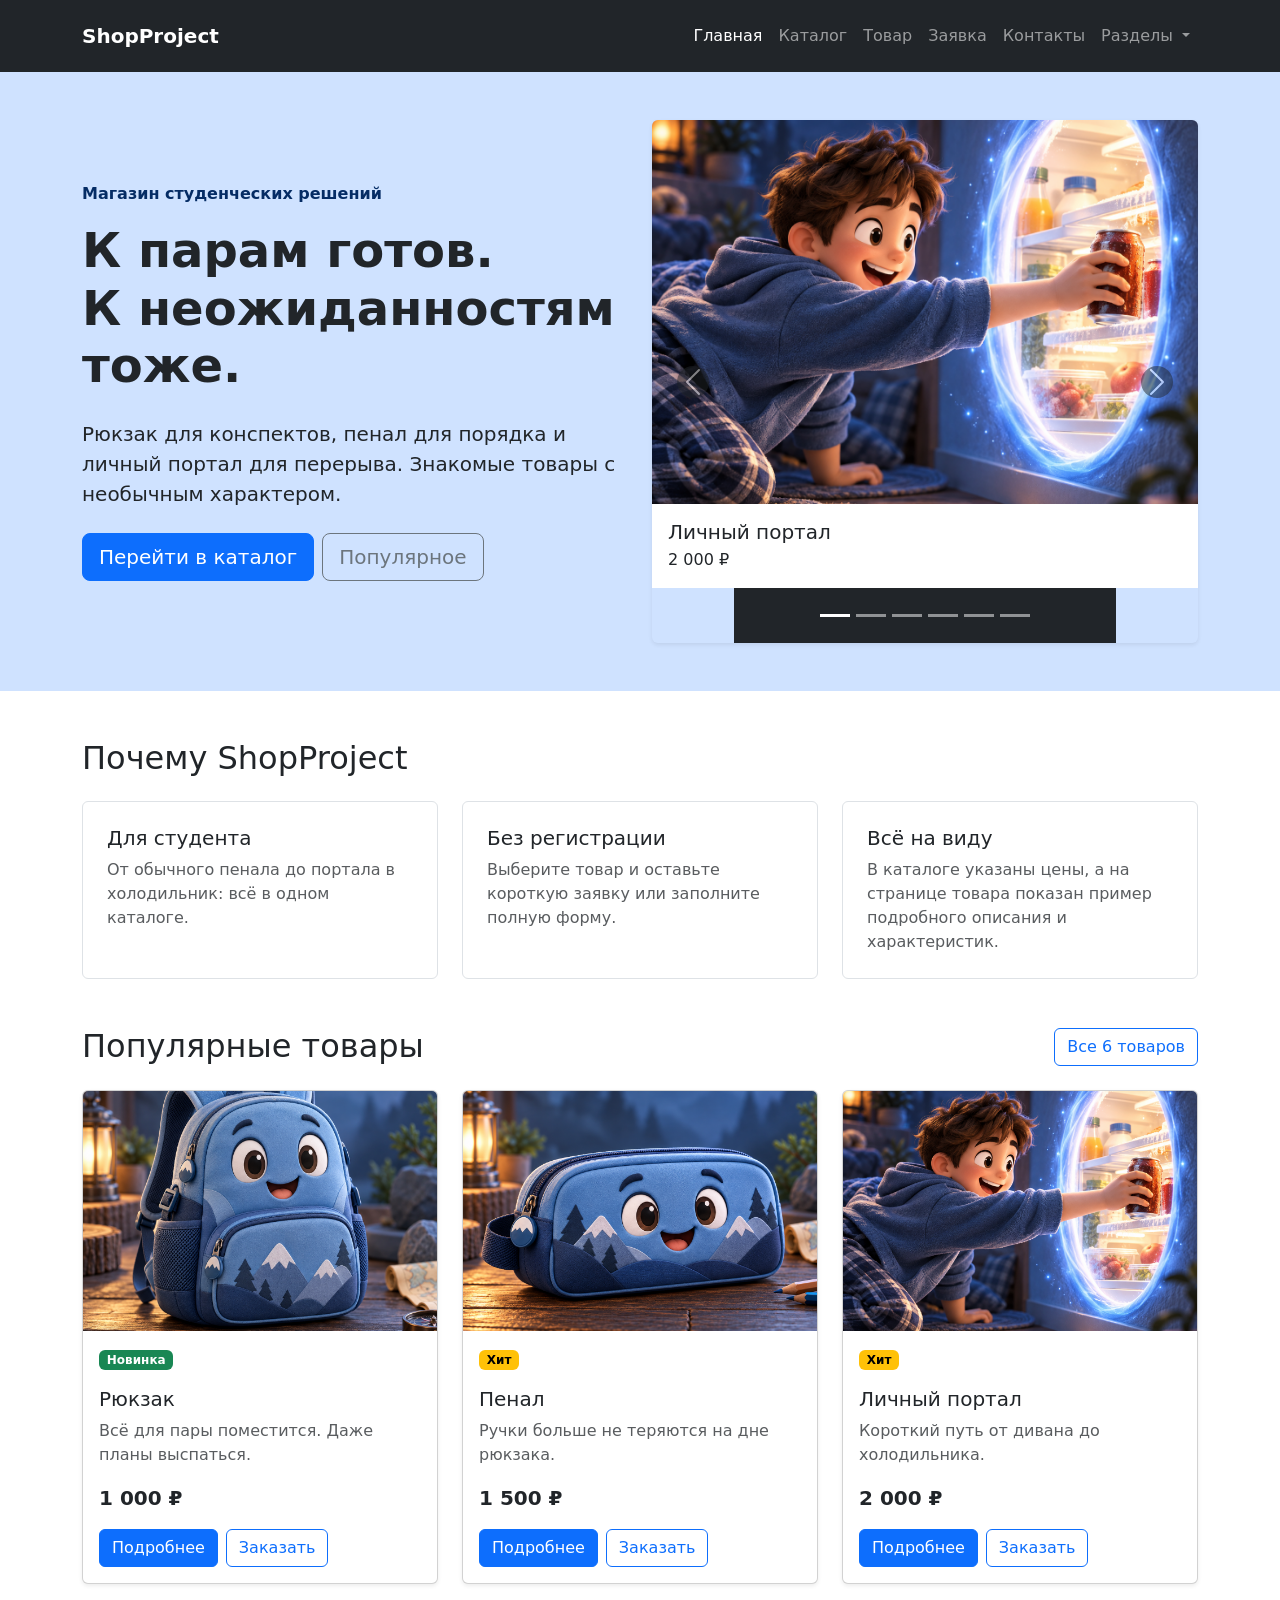
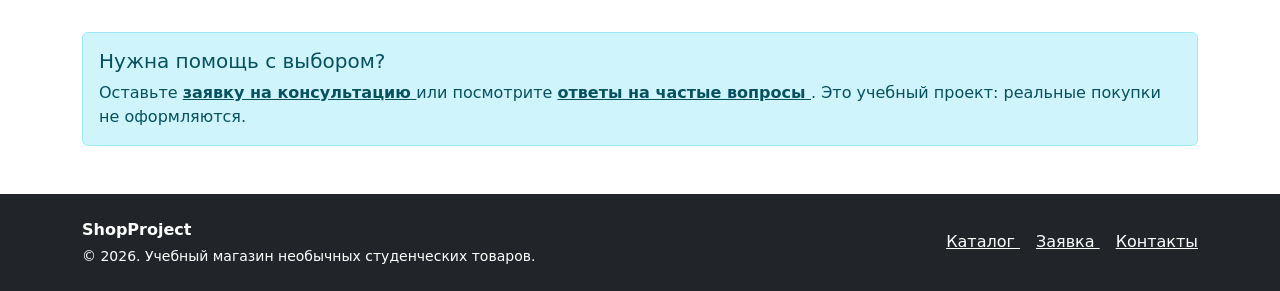
==== commit 7799057f: "feat: add Bootstrap product carousel to hero" ====
--- a/index.html
+++ b/index.html
@@ -108,7 +108,107 @@
        </div>
       </div>
       <div class="col-12 col-lg-6">
-       <img alt="Студент достаёт напиток из холодильника через синий портал" class="img-fluid rounded hero-image" fetchpriority="high" height="640" src="images/portal.png" width="640"/>
+       <div aria-label="Товары магазина" aria-roledescription="карусель" class="carousel slide rounded overflow-hidden shadow-sm" data-bs-interval="false" id="heroCarousel" role="region">
+        <div class="carousel-inner">
+         <div class="carousel-item active">
+          <img alt="Студент достаёт напиток из холодильника через синий портал" class="d-block hero-image" fetchpriority="high" height="640" src="images/portal.png" width="640"/>
+          <div class="bg-white p-3">
+           <h2 class="h5 mb-1">
+            Личный портал
+           </h2>
+           <p class="mb-0">
+            2 000 ₽
+           </p>
+          </div>
+         </div>
+         <div class="carousel-item">
+          <img alt="Студенческий рюкзак" class="d-block hero-image" height="640" src="images/backpack.png" width="640"/>
+          <div class="bg-white p-3">
+           <h2 class="h5 mb-1">
+            Рюкзак
+           </h2>
+           <p class="mb-0">
+            1 000 ₽
+           </p>
+          </div>
+         </div>
+         <div class="carousel-item">
+          <img alt="Пенал для письменных принадлежностей" class="d-block hero-image" height="640" src="images/pencil-case.png" width="640"/>
+          <div class="bg-white p-3">
+           <h2 class="h5 mb-1">
+            Пенал
+           </h2>
+           <p class="mb-0">
+            1 500 ₽
+           </p>
+          </div>
+         </div>
+         <div class="carousel-item">
+          <img alt="Личная лавочка для отдыха" class="d-block hero-image" height="640" src="images/personal-bench.png" width="640"/>
+          <div class="bg-white p-3">
+           <h2 class="h5 mb-1">
+            Личная лавочка
+           </h2>
+           <p class="mb-0">
+            2 100 ₽
+           </p>
+          </div>
+         </div>
+         <div class="carousel-item">
+          <img alt="Шапочка из алюминиевой фольги" class="d-block hero-image" height="640" src="images/aluminum-cap.png" width="640"/>
+          <div class="bg-white p-3">
+           <h2 class="h5 mb-1">
+            Защита от внешних воздействий
+           </h2>
+           <p class="mb-0">
+            <del class="text-body-secondary me-2">
+             2 500 ₽
+            </del>
+            2 000 ₽
+           </p>
+          </div>
+         </div>
+         <div class="carousel-item">
+          <img alt="Иллюстрация побега студента с пары" class="d-block hero-image" height="640" src="images/leave.png" width="640"/>
+          <div class="bg-white p-3">
+           <h2 class="h5 mb-1">
+            Побег с пар
+           </h2>
+           <p class="mb-0">
+            500 000 ₽
+           </p>
+          </div>
+         </div>
+        </div>
+        <button class="carousel-control-prev" data-bs-slide="prev" data-bs-target="#heroCarousel" type="button">
+         <span aria-hidden="true" class="carousel-control-prev-icon bg-dark rounded-circle">
+         </span>
+         <span class="visually-hidden">
+          Предыдущий товар
+         </span>
+        </button>
+        <button class="carousel-control-next" data-bs-slide="next" data-bs-target="#heroCarousel" type="button">
+         <span aria-hidden="true" class="carousel-control-next-icon bg-dark rounded-circle">
+         </span>
+         <span class="visually-hidden">
+          Следующий товар
+         </span>
+        </button>
+        <div class="carousel-indicators position-static mb-0 py-3 bg-dark">
+         <button aria-current="true" aria-label="Слайд 1: Личный портал" class="active" data-bs-slide-to="0" data-bs-target="#heroCarousel" type="button">
+         </button>
+         <button aria-label="Слайд 2: Рюкзак" data-bs-slide-to="1" data-bs-target="#heroCarousel" type="button">
+         </button>
+         <button aria-label="Слайд 3: Пенал" data-bs-slide-to="2" data-bs-target="#heroCarousel" type="button">
+         </button>
+         <button aria-label="Слайд 4: Личная лавочка" data-bs-slide-to="3" data-bs-target="#heroCarousel" type="button">
+         </button>
+         <button aria-label="Слайд 5: Защита от внешних воздействий" data-bs-slide-to="4" data-bs-target="#heroCarousel" type="button">
+         </button>
+         <button aria-label="Слайд 6: Побег с пар" data-bs-slide-to="5" data-bs-target="#heroCarousel" type="button">
+         </button>
+        </div>
+       </div>
       </div>
      </div>
     </div>
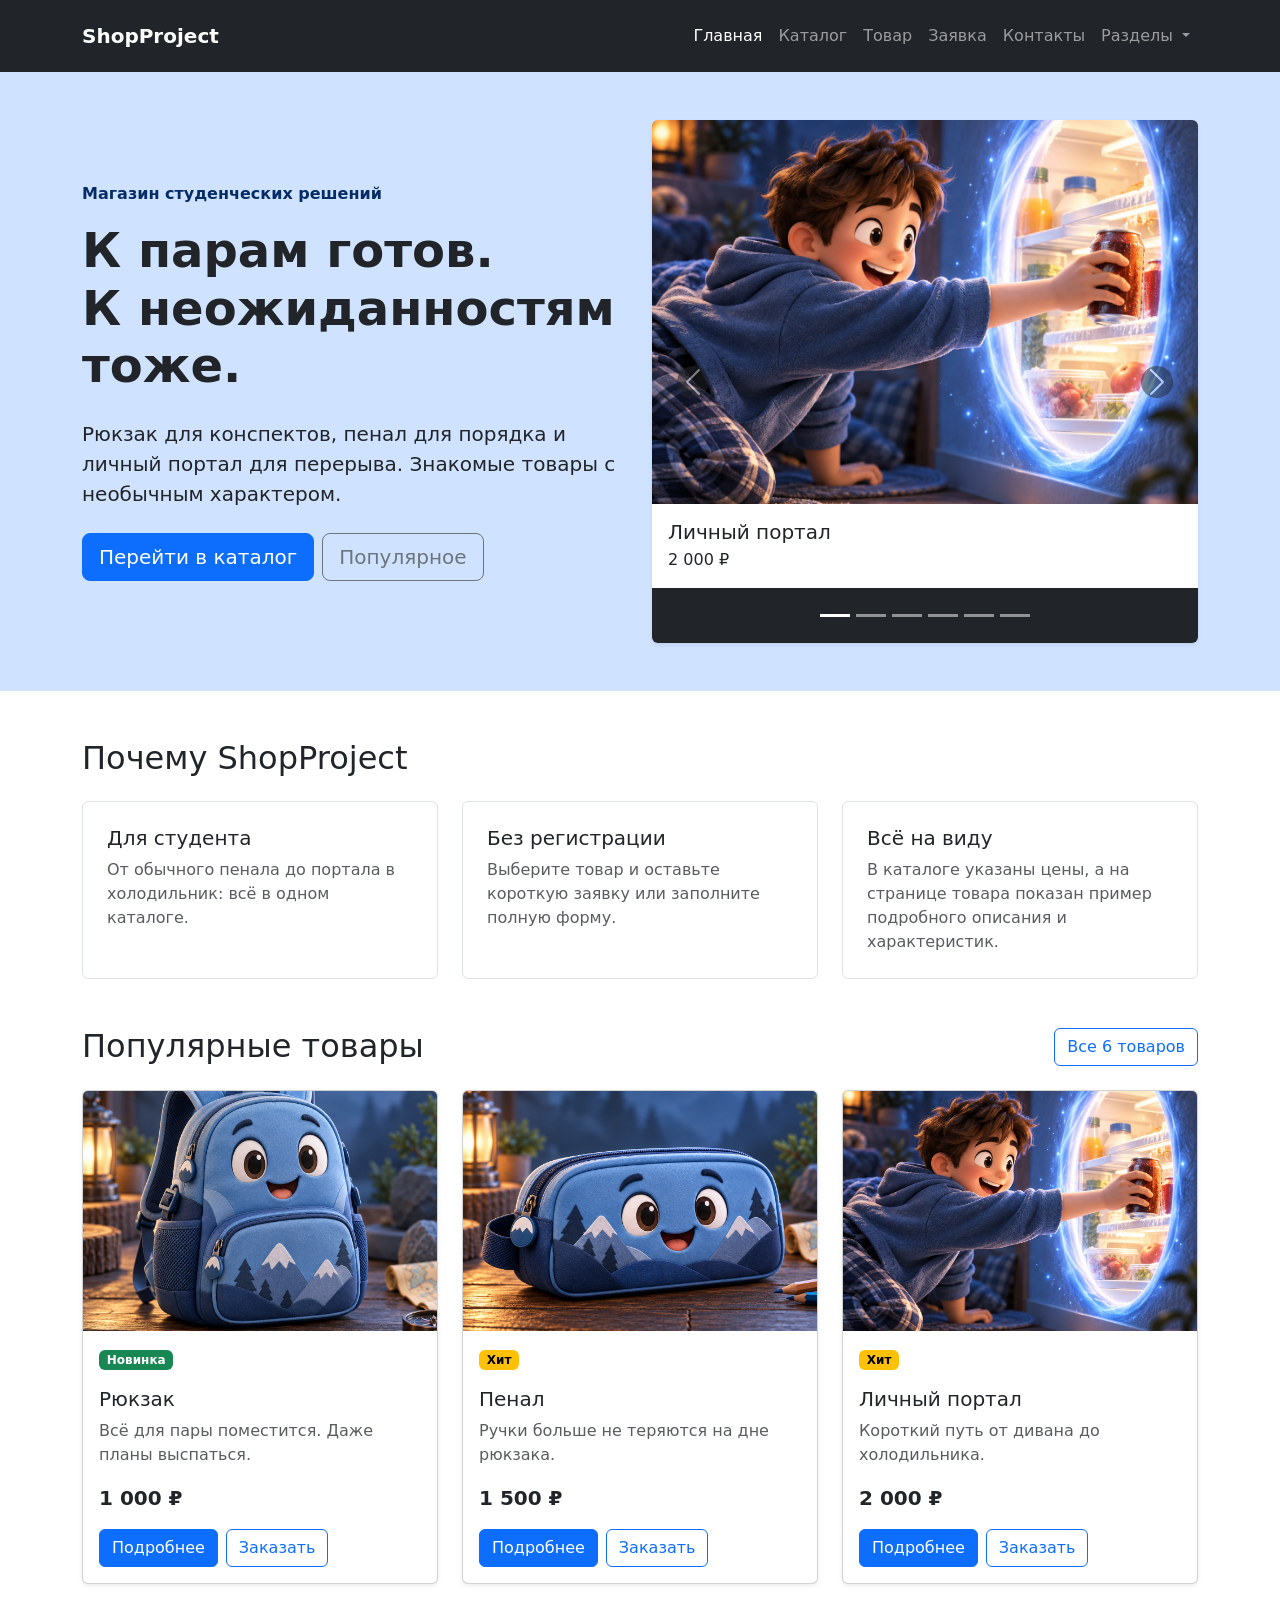
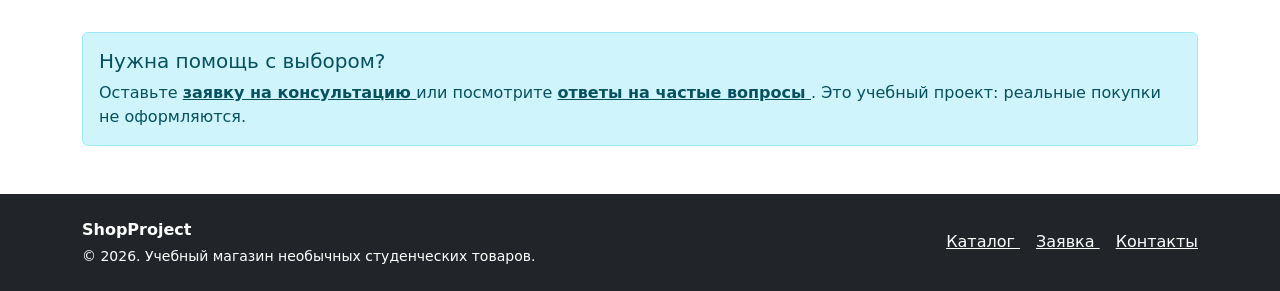
==== commit 2d01cec2: "style: align carousel indicators with slide width" ====
--- a/index.html
+++ b/index.html
@@ -194,7 +194,7 @@
           Следующий товар
          </span>
         </button>
-        <div class="carousel-indicators position-static mb-0 py-3 bg-dark">
+        <div class="carousel-indicators position-static mx-0 mb-0 py-3 bg-dark">
          <button aria-current="true" aria-label="Слайд 1: Личный портал" class="active" data-bs-slide-to="0" data-bs-target="#heroCarousel" type="button">
          </button>
          <button aria-label="Слайд 2: Рюкзак" data-bs-slide-to="1" data-bs-target="#heroCarousel" type="button">
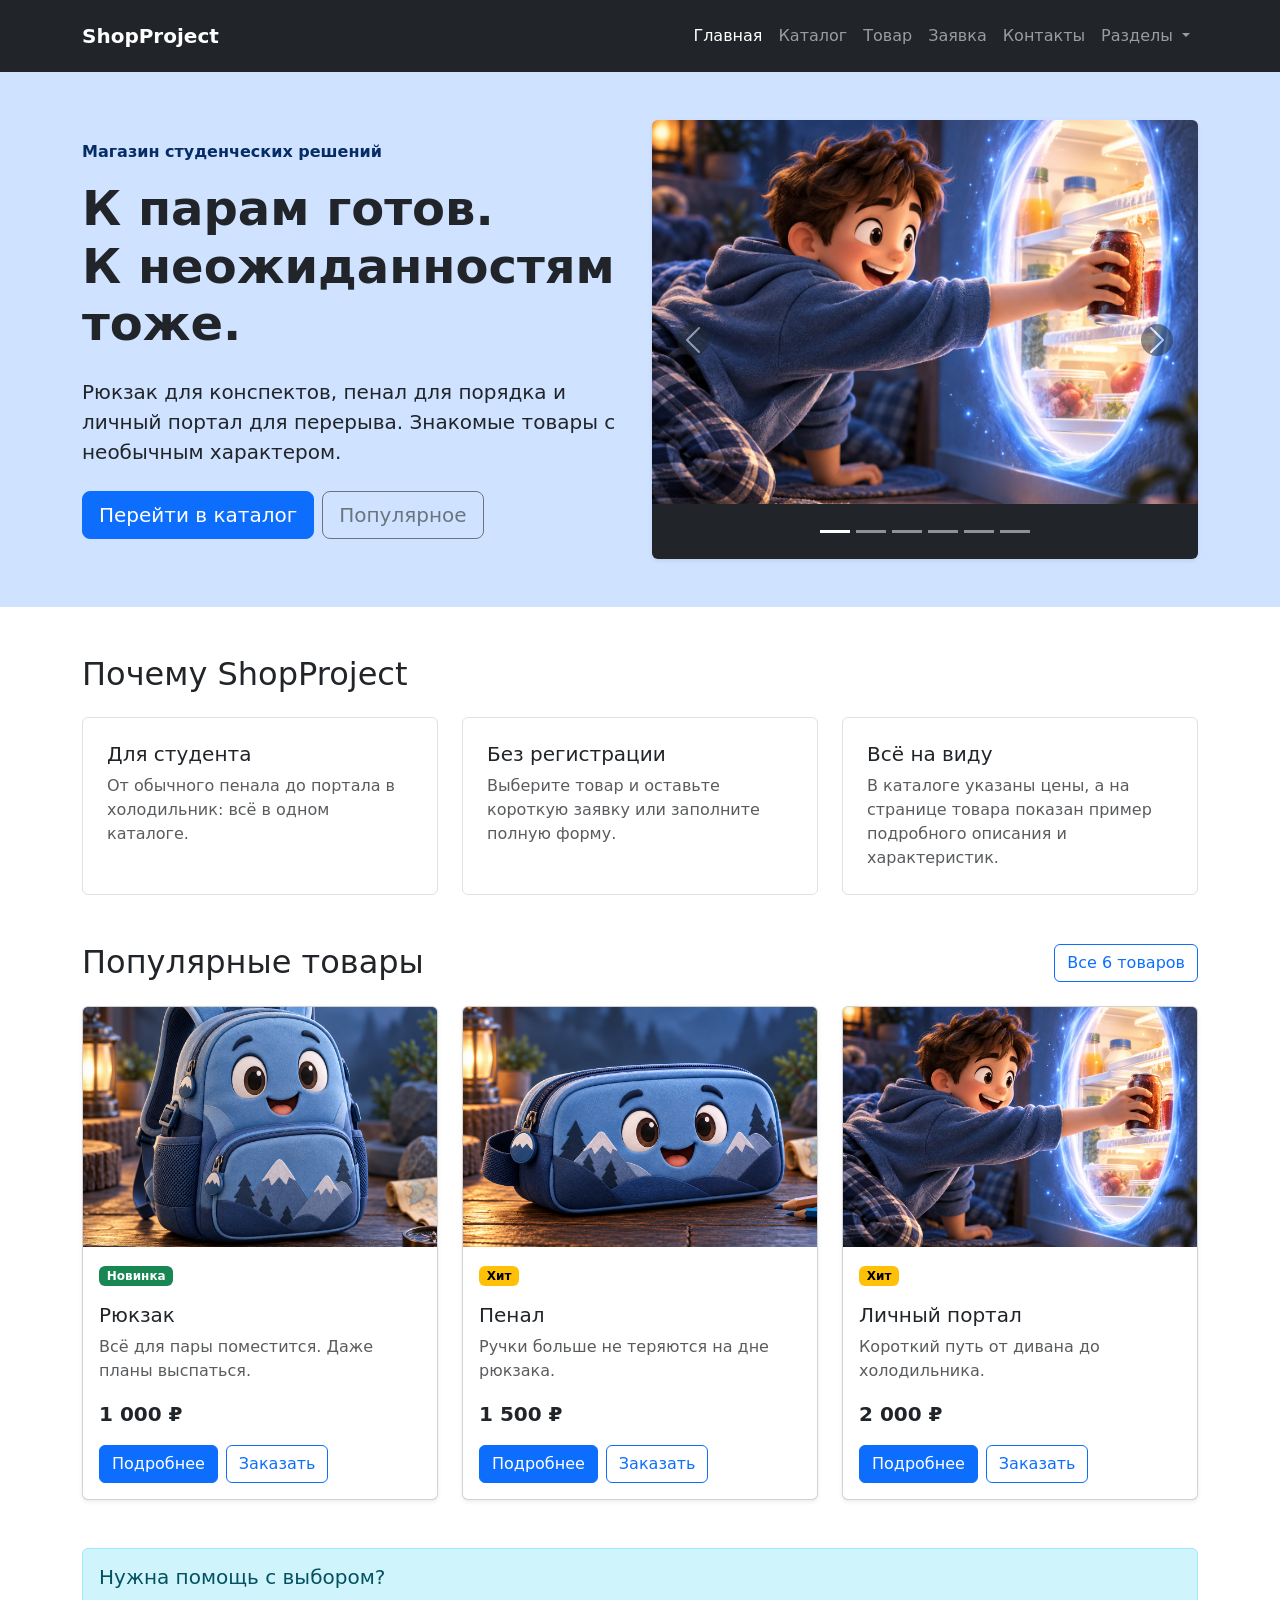
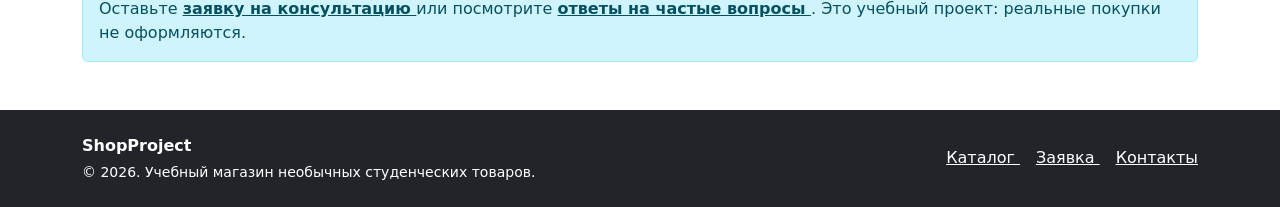
==== commit 38445653: "style: show only photos in hero carousel" ====
--- a/index.html
+++ b/index.html
@@ -112,72 +112,21 @@
         <div class="carousel-inner">
          <div class="carousel-item active">
           <img alt="Студент достаёт напиток из холодильника через синий портал" class="d-block hero-image" fetchpriority="high" height="640" src="images/portal.png" width="640"/>
-          <div class="bg-white p-3">
-           <h2 class="h5 mb-1">
-            Личный портал
-           </h2>
-           <p class="mb-0">
-            2 000 ₽
-           </p>
-          </div>
          </div>
          <div class="carousel-item">
           <img alt="Студенческий рюкзак" class="d-block hero-image" height="640" src="images/backpack.png" width="640"/>
-          <div class="bg-white p-3">
-           <h2 class="h5 mb-1">
-            Рюкзак
-           </h2>
-           <p class="mb-0">
-            1 000 ₽
-           </p>
-          </div>
          </div>
          <div class="carousel-item">
           <img alt="Пенал для письменных принадлежностей" class="d-block hero-image" height="640" src="images/pencil-case.png" width="640"/>
-          <div class="bg-white p-3">
-           <h2 class="h5 mb-1">
-            Пенал
-           </h2>
-           <p class="mb-0">
-            1 500 ₽
-           </p>
-          </div>
          </div>
          <div class="carousel-item">
           <img alt="Личная лавочка для отдыха" class="d-block hero-image" height="640" src="images/personal-bench.png" width="640"/>
-          <div class="bg-white p-3">
-           <h2 class="h5 mb-1">
-            Личная лавочка
-           </h2>
-           <p class="mb-0">
-            2 100 ₽
-           </p>
-          </div>
          </div>
          <div class="carousel-item">
           <img alt="Шапочка из алюминиевой фольги" class="d-block hero-image" height="640" src="images/aluminum-cap.png" width="640"/>
-          <div class="bg-white p-3">
-           <h2 class="h5 mb-1">
-            Защита от внешних воздействий
-           </h2>
-           <p class="mb-0">
-            <del class="text-body-secondary me-2">
-             2 500 ₽
-            </del>
-            2 000 ₽
-           </p>
-          </div>
          </div>
          <div class="carousel-item">
           <img alt="Иллюстрация побега студента с пары" class="d-block hero-image" height="640" src="images/leave.png" width="640"/>
-          <div class="bg-white p-3">
-           <h2 class="h5 mb-1">
-            Побег с пар
-           </h2>
-           <p class="mb-0">
-            500 000 ₽
-           </p>
-          </div>
          </div>
         </div>
         <button class="carousel-control-prev" data-bs-slide="prev" data-bs-target="#heroCarousel" type="button">
